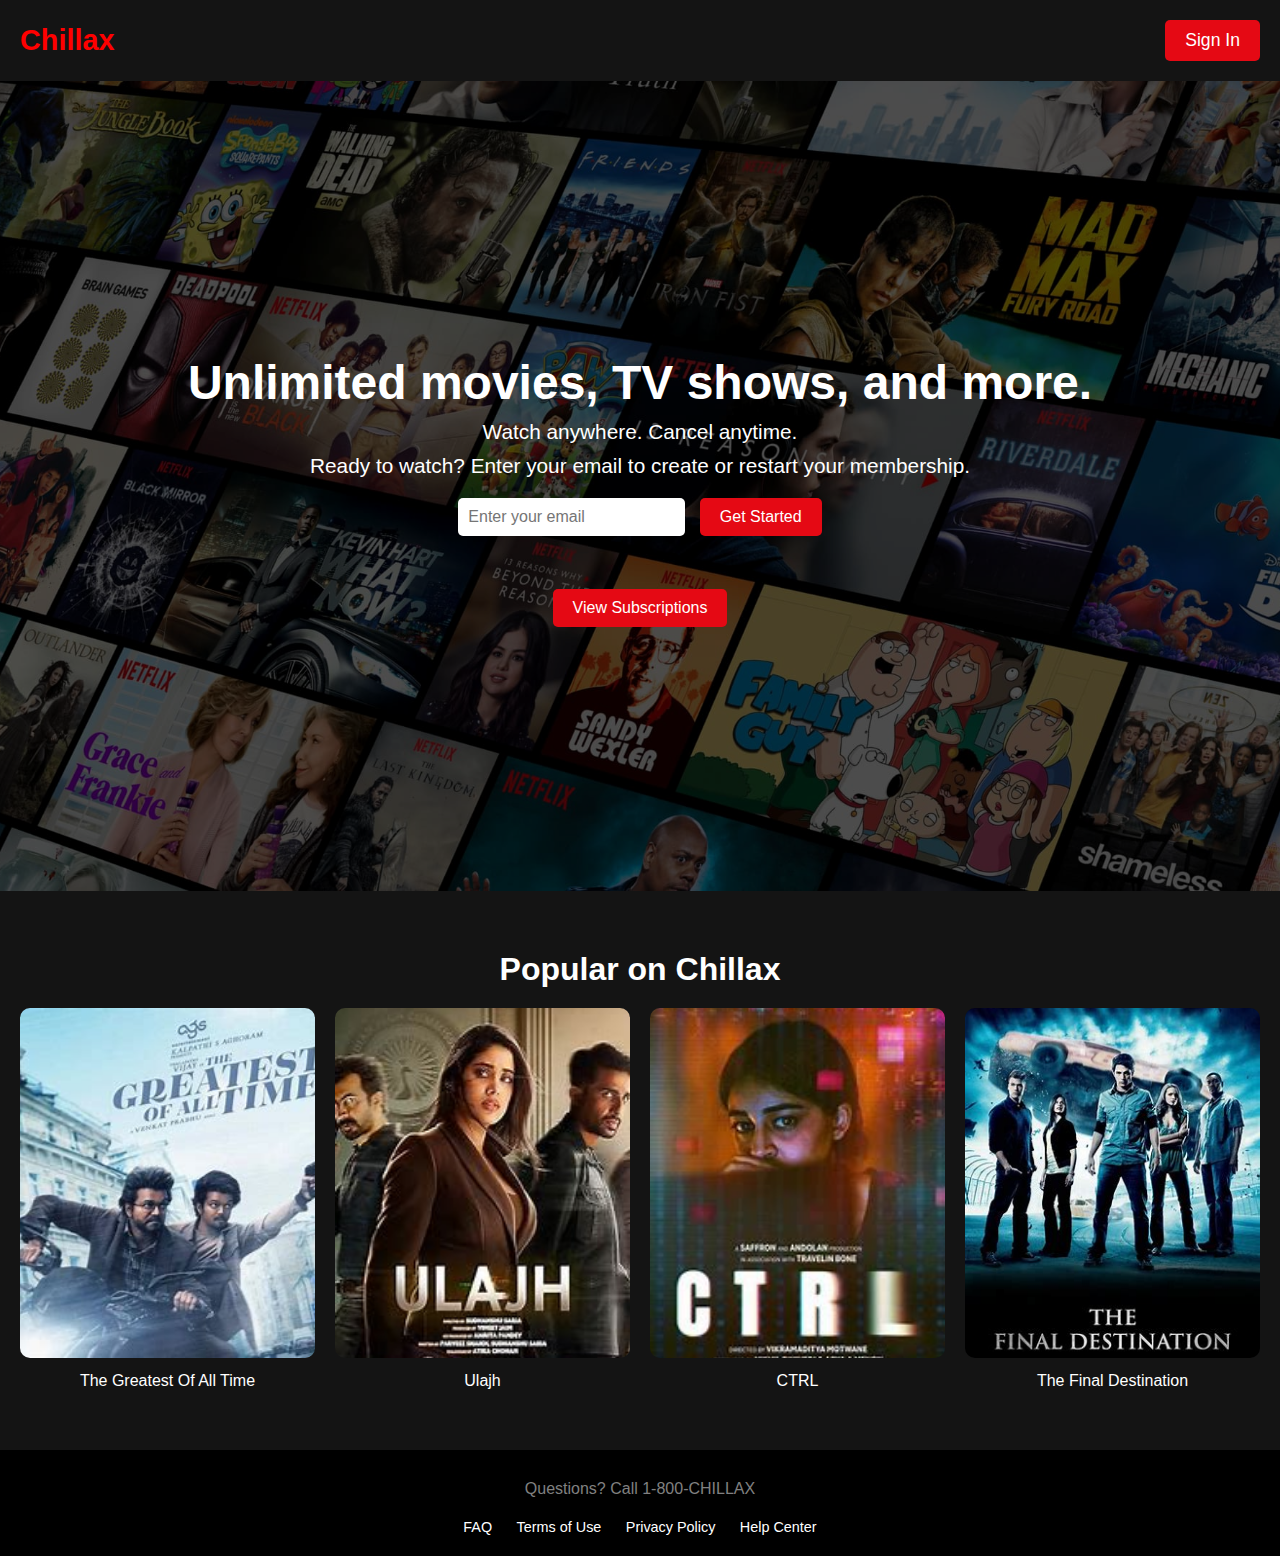
==== index.html @ 7b2669df "Initial commit for Chillax" ====
<!DOCTYPE html>
<html lang="en">
<head>
    <meta charset="UTF-8">
    <meta name="viewport" content="width=device-width, initial-scale=1.0">
    <title>Chillax Clone</title>
    <link rel="stylesheet" href="style.css">
</head>
<body>
    <!-- Nav Bar -->
    <nav class="navbar">
        <div class="logo">Chillax</div>
        <a href="#" class="sign-in-btn">Sign In</a>
    </nav>

    <!-- Hero Section-->
    <section class="hero">
        <div class="hero-content">
            <h1>Unlimited movies, TV shows, and more.</h1>
            <p>Watch anywhere. Cancel anytime.</p>
            <p>Ready to watch? Enter your email to create or restart your membership.</p>
            <form action="#">
                <input type="email" placeholder="Enter your email" required>
                <button type="submit">Get Started</button>
            </form>
            <br>
            <a href="subscriptions.html" class="subscriptions-btn">View Subscriptions</a>
        </div>
    </section>

    <!-- Popular Shows -->
    <section class="popular-shows">
        <h2>Popular on Chillax</h2>
        <div class="show-grid">
            <div class="show-box">
                <img src="show 1.jpeg" alt="Show 1">
                <p>The Greatest Of All Time</p>
            </div>
            <div class="show-box">
                <img src="show 2.jpeg" alt="Show 2">
                <p>Ulajh</p>
            </div>
            <div class="show-box">
                <img src="show 3.jpeg" alt="Show 3">
                <p>CTRL</p>
            </div>
            <div class="show-box">
                <img src="show 4.jpeg" alt="Show 4">
                <p>The Final Destination</p>
            </div>
        </div>
    </section>

    <!--Footer-->
    <footer class="footer">
        <p>Questions? Call 1-800-CHILLAX</p>
        <div class="footer-links">
            <a href="faq.html">FAQ</a>
            <a href="terms.html">Terms of Use</a>
            <a href="privacy.html">Privacy Policy</a>
            <a href="help.html">Help Center</a>
        </div>
    </footer>
</body>
</html>
---- style.css ----
/* General Styles */
* {
    margin: 0;
    padding: 0;
    box-sizing: border-box;
}

body {
    font-family: Arial, sans-serif;
    background-color: #000; /* Black background */
    color: #fff; /* White text */
}

a {
    text-decoration: none;
    color: #fff; /* White links */
}

h1, h2, h3, p {
    margin: 10px 0;
}

/* Navbar */
.navbar {
    display: flex;
    justify-content: space-between;
    align-items: center;
    padding: 20px;
    background-color: #141414; /* Slightly lighter black */
}

.logo {
    font-size: 1.8rem;
    font-weight: bold;
    color: red; /* Red button */
}

.sign-in-btn {
    font-size: 1.1rem;
    padding: 10px 20px;
    background-color: #e50914; /* Red button */
    border: none;
    border-radius: 5px;
}

/* Hero Section */
.hero {
    height: 90vh;
    display: flex;
    align-items: center;
    justify-content: center;
    background-image: url('chillax\ bg.jpeg'); /* Add a hero image for background */
    background-size: cover;
    background-position: center;
    position: relative;
}

.hero::before {
    content: '';
    position: absolute;
    top: 0;
    left: 0;
    right: 0;
    bottom: 0;
    background-color: rgba(0, 0, 0, 0.6); /* Black overlay */
    z-index: 1;
}

.hero-content {
    text-align: center;
    z-index: 2;
    color: #fff;
}

.hero-content h1 {
    font-size: 3rem;
}

.hero-content p {
    font-size: 1.3rem;
    margin: 10px 0;
}

.hero-content form {
    margin: 20px 0;
}

.hero-content input[type="email"] {
    padding: 10px;
    font-size: 1rem;
    border-radius: 5px;
    border: none;
    margin-right: 10px;
}

.hero-content button {
    padding: 10px 20px;
    font-size: 1rem;
    background-color: #e50914; /* Red button */
    color: #fff;
    border: none;
    border-radius: 5px;
    cursor: pointer;
}

.subscriptions-btn {
    display: inline-block;
    margin-top: 15px;
    padding: 10px 20px;
    background-color: #e50914; /* Red button */
    color: #fff;
    border-radius: 5px;
}

/* Popular Shows Section */
.popular-shows {
    padding: 50px 20px;
    background-color: #141414;
    color: #fff;
}

.popular-shows h2 {
    font-size: 2rem;
    margin-bottom: 20px;
    text-align: center;
}

.show-grid {
    display: grid;
    grid-template-columns: repeat(auto-fit, minmax(150px, 1fr));
    gap: 20px;
}

.show-box {
    text-align: center;
}

.show-box img {
    width: 100%;
    height: 350px;
    object-fit: cover;
    border-radius: 10px;
}

.show-box p {
    margin-top: 10px;
    font-size: 1rem;
}

/* Footer */
.footer {
    padding: 20px;
    background-color: #000;
    text-align: center;
    color: #808080; /* Gray text */
}

.footer-links {
    margin-top: 20px;
}

.footer-links a {
    margin: 0 10px;
    font-size: 0.9rem;
}

/* FAQ, Terms, Privacy, Help Pages */
.faq-section, .terms-section, .privacy-section, .help-section, .subscriptions-section {
    padding: 50px 20px;
    background-color: #000;
    color: #fff;
}

.faq-section h1, .terms-section h1, .privacy-section h1, .help-section h1, .subscriptions-section h1 {
    font-size: 2rem;
    text-align: center;
    margin-bottom: 30px;
}

.faq h3 {
    font-size: 1.2rem;
    margin-top: 20px;
}

.faq p, .terms-section p, .privacy-section p, .help-section p {
    font-size: 1rem;
    line-height: 1.6;
}

/* Subscriptions Section */
.plans {
    display: flex;
    justify-content: space-evenly;
    margin-top: 30px;
}

.plan {
    background-color: #141414;
    padding: 20px;
    border-radius: 10px;
    text-align: center;
    width: 200px;
}

.plan h3 {
    font-size: 1.5rem;
    margin-bottom: 10px;
}

.plan p {
    font-size: 1.2rem;
    margin-bottom: 15px;
}

.plan button {
    padding: 10px 15px;
    background-color: #e50914;
    color: #fff;
    border: none;
    border-radius: 5px;
    cursor: pointer;
}
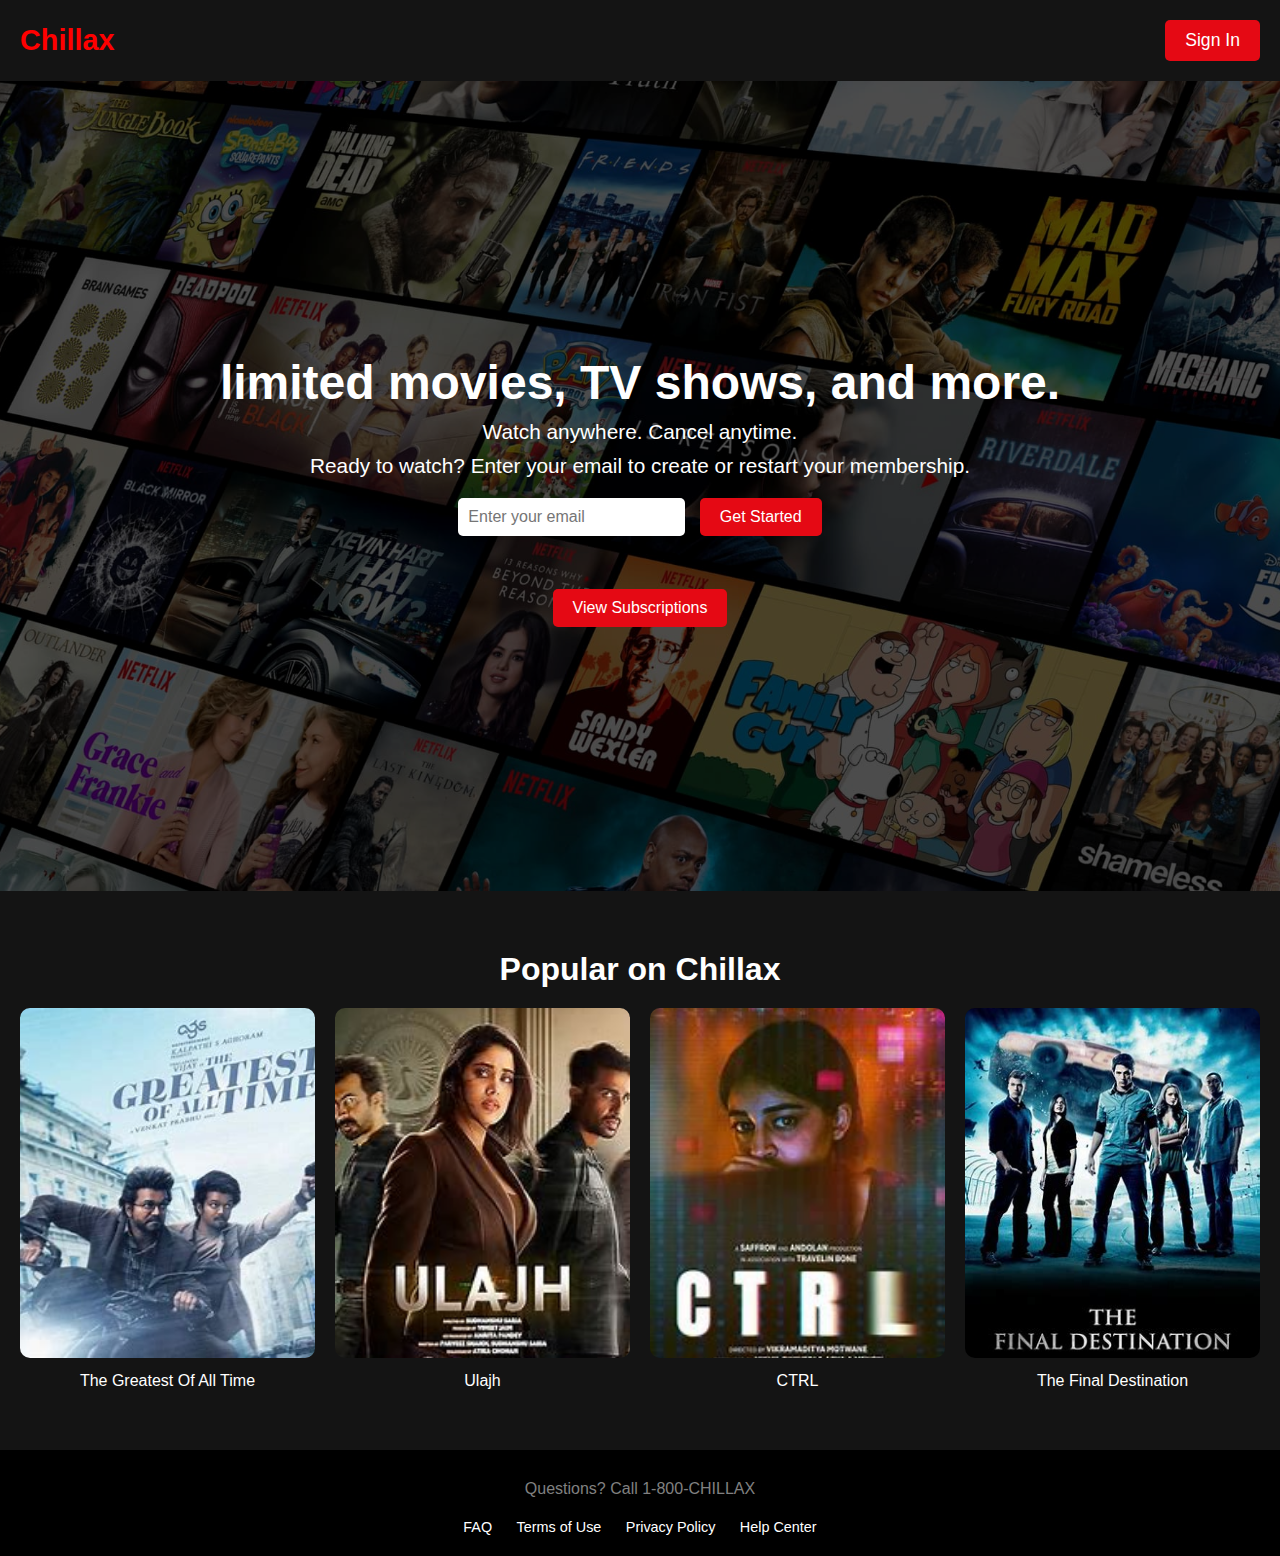
==== commit 9aa37bcf: "Updated hero section or other changes" ====
--- a/index.html
+++ b/index.html
@@ -3,7 +3,7 @@
 <head>
     <meta charset="UTF-8">
     <meta name="viewport" content="width=device-width, initial-scale=1.0">
-    <title>Chillax Clone</title>
+    <title>Chillax</title>
     <link rel="stylesheet" href="style.css">
 </head>
 <body>
@@ -16,7 +16,7 @@
     <!-- Hero Section-->
     <section class="hero">
         <div class="hero-content">
-            <h1>Unlimited movies, TV shows, and more.</h1>
+            <h1>limited movies, TV shows, and more.</h1>
             <p>Watch anywhere. Cancel anytime.</p>
             <p>Ready to watch? Enter your email to create or restart your membership.</p>
             <form action="#">
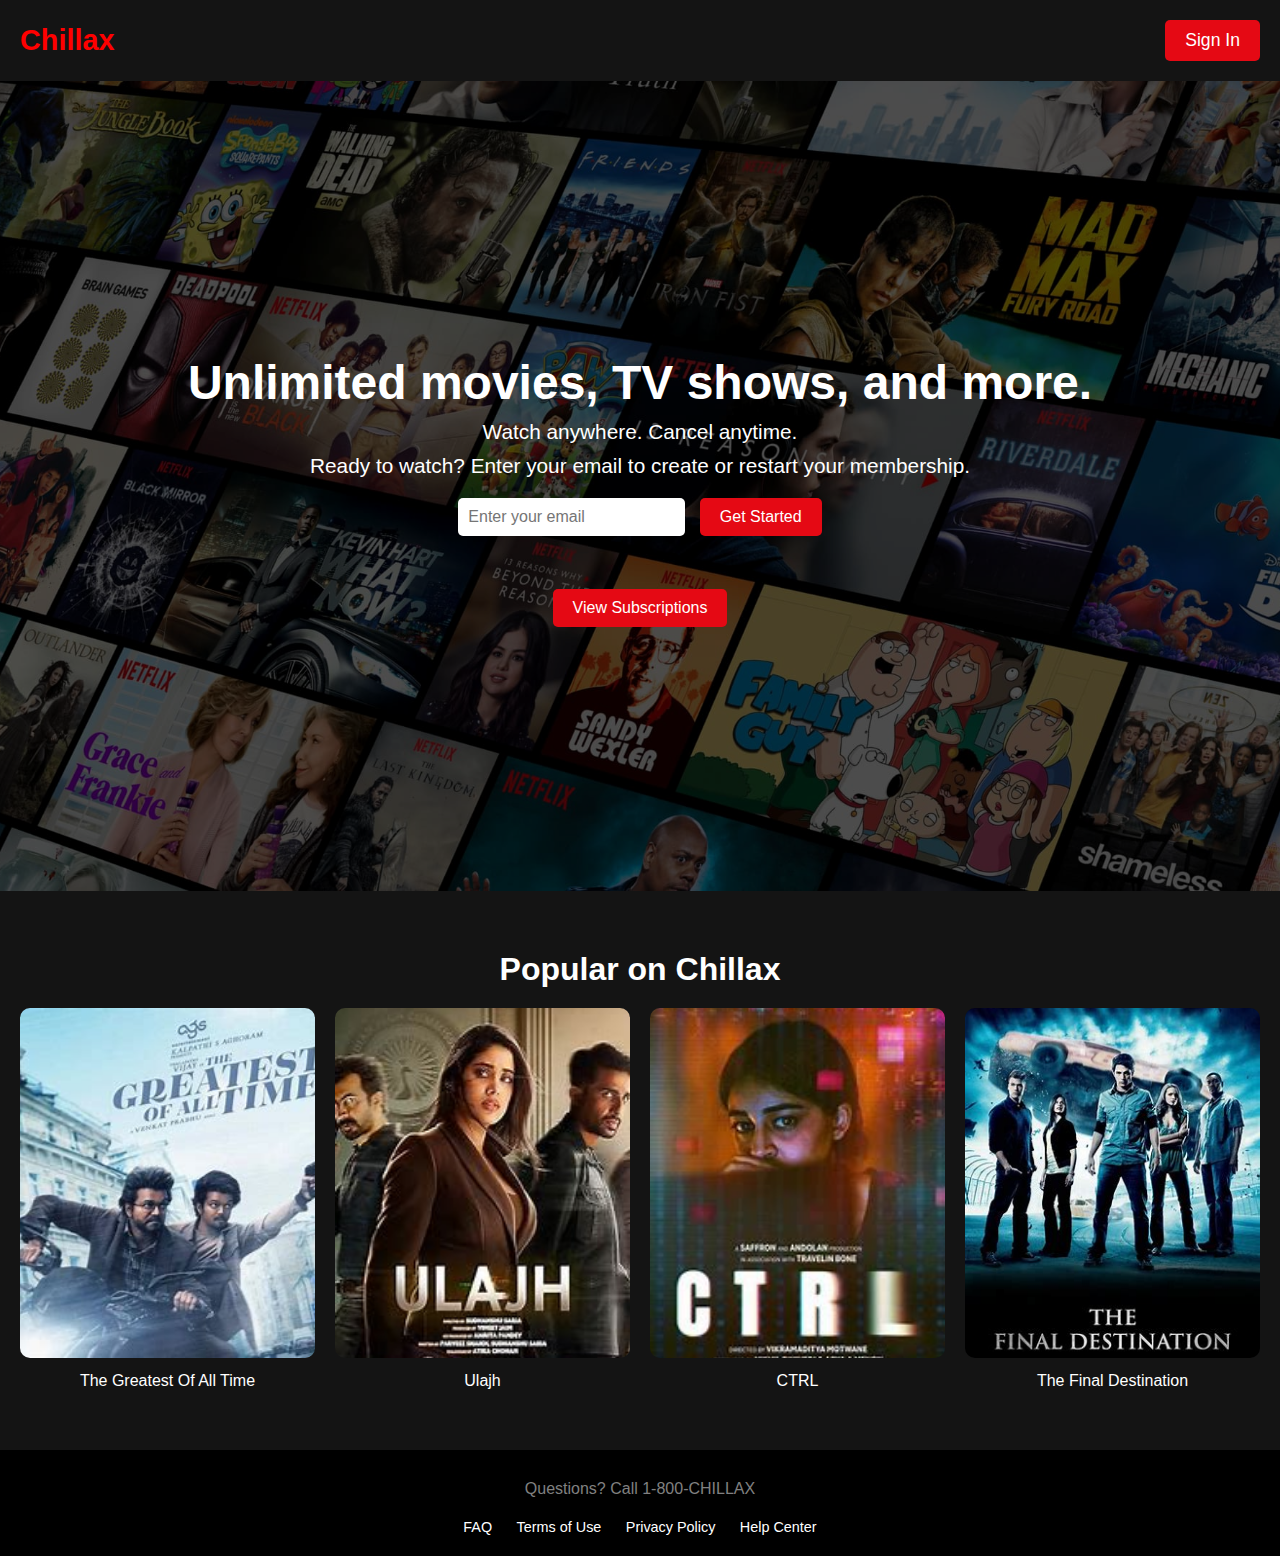
==== commit d12c63bc: "Updated hero section" ====
--- a/index.html
+++ b/index.html
@@ -16,7 +16,7 @@
     <!-- Hero Section-->
     <section class="hero">
         <div class="hero-content">
-            <h1>limited movies, TV shows, and more.</h1>
+            <h1>Unlimited movies, TV shows, and more.</h1>
             <p>Watch anywhere. Cancel anytime.</p>
             <p>Ready to watch? Enter your email to create or restart your membership.</p>
             <form action="#">
